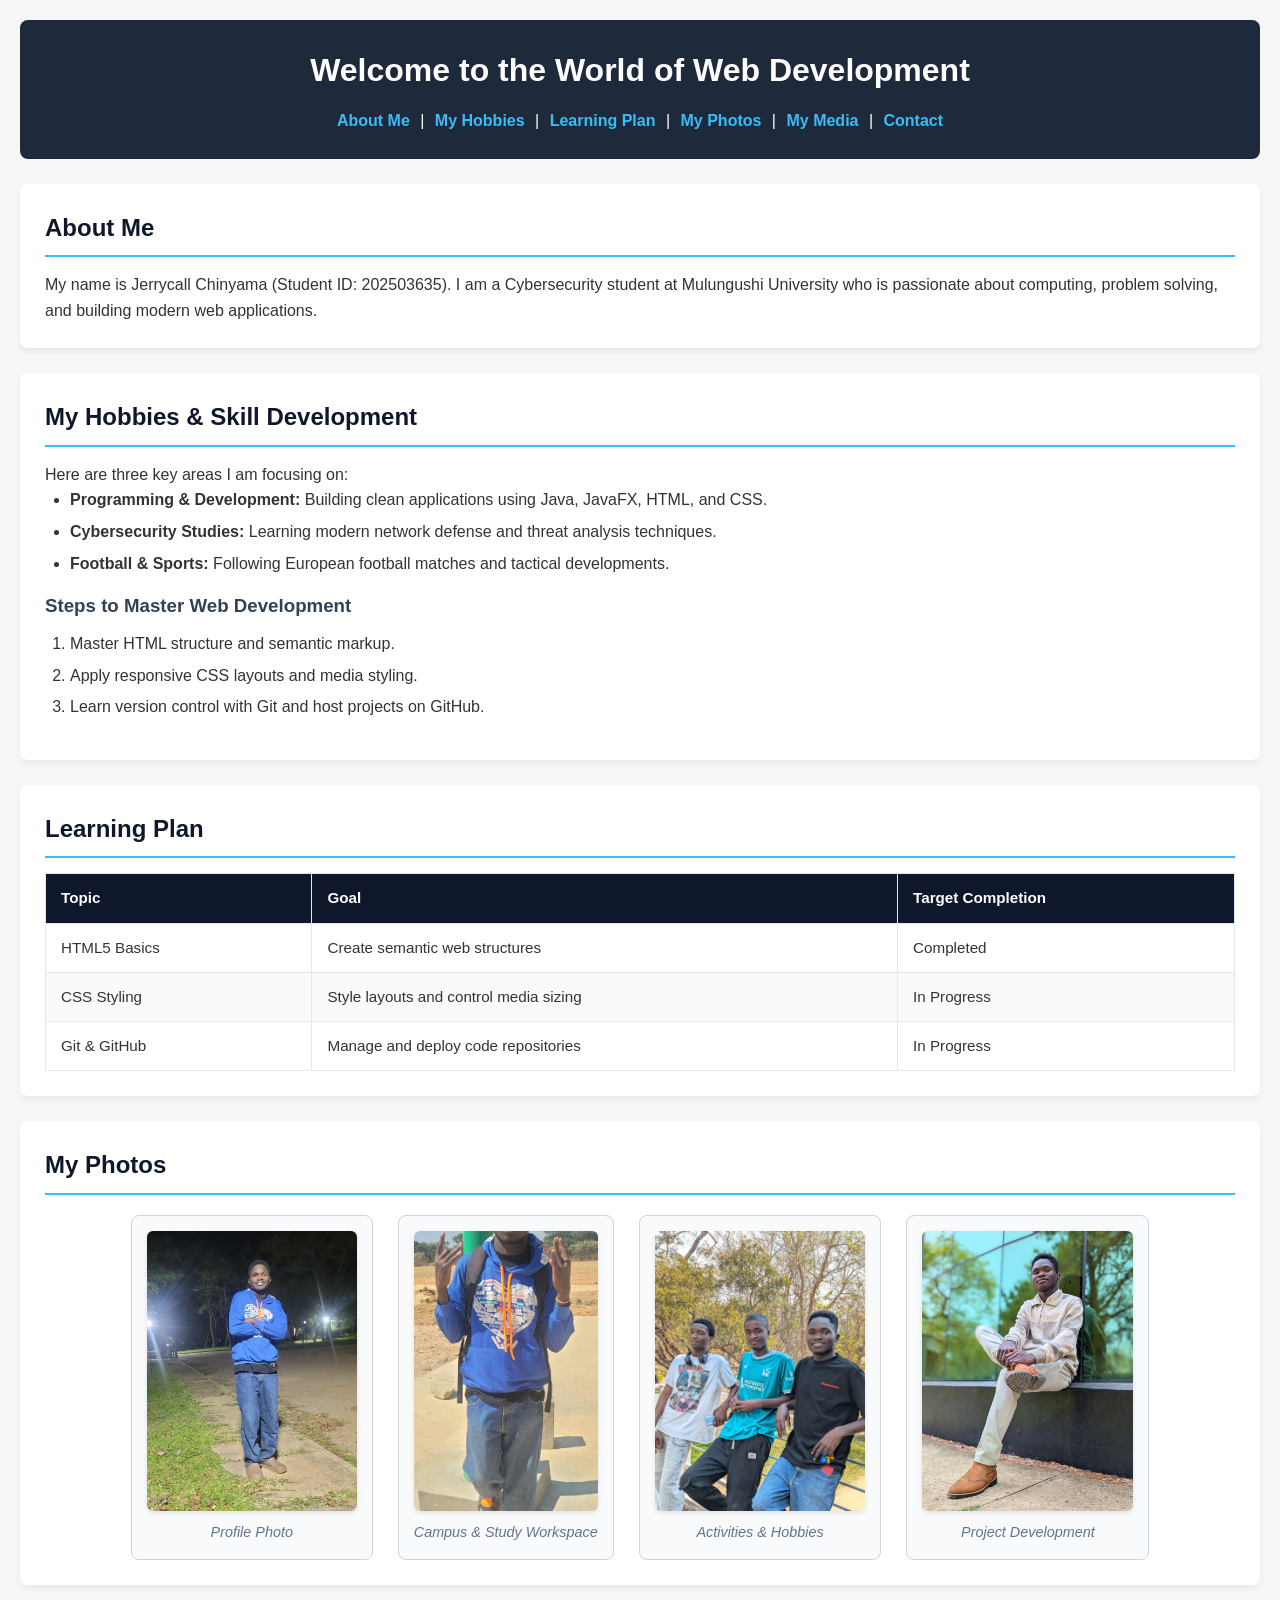
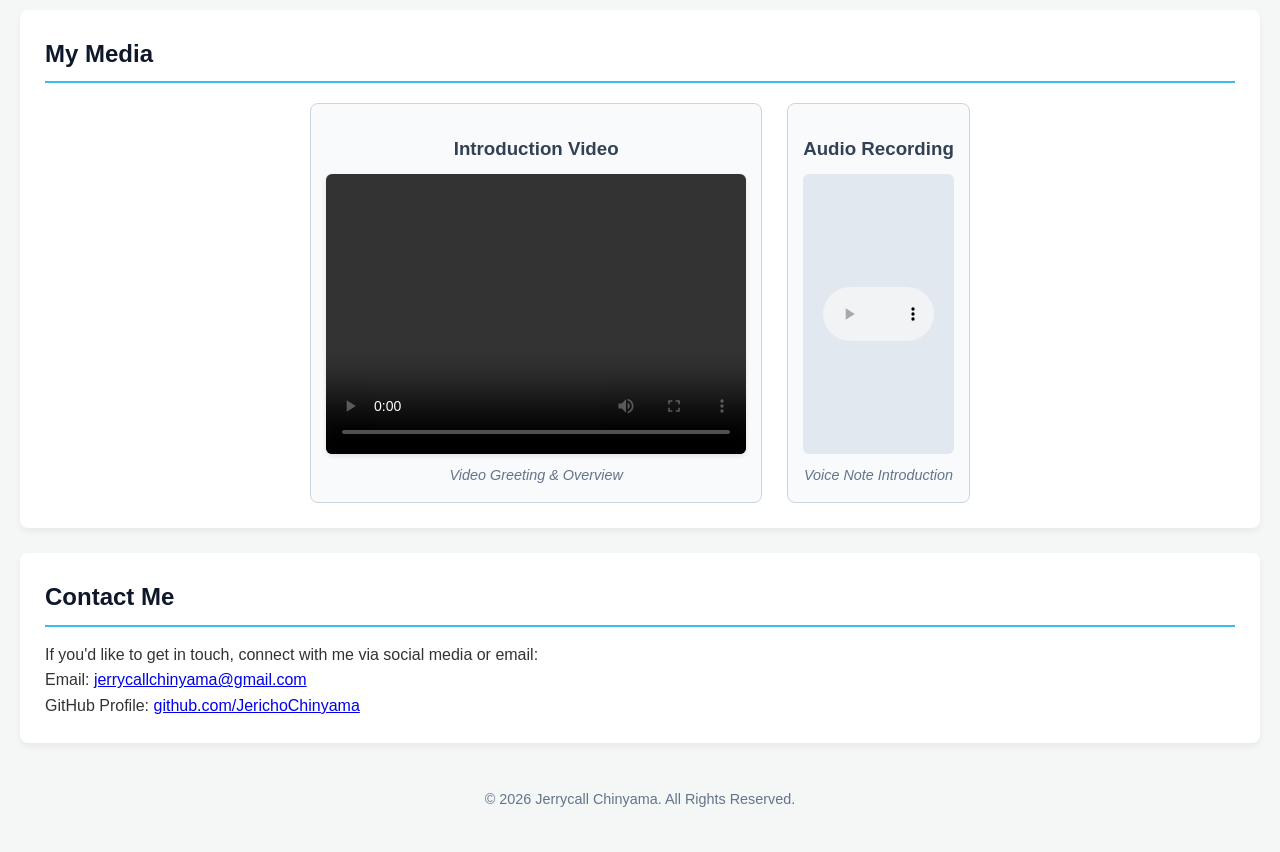
==== index.html @ fe8a509e "Update video file and update media links" ====
<!DOCTYPE html>
<html lang="en">
<head>
    <meta charset="UTF-8">
    <meta name="viewport" content="width=device-width, initial-scale=1.0">
    <title>Jerrycall Chinyama - Personal Webpage</title>
    <link rel="stylesheet" href="css/styles.css">
</head>
<body>

    <header>
        <h1>Welcome to the World of Web Development</h1>
        <nav>
            <a href="#about">About Me</a> |
            <a href="#hobbies">My Hobbies</a> |
            <a href="#learning">Learning Plan</a> |
            <a href="#photos">My Photos</a> |
            <a href="#media">My Media</a> |
            <a href="#contact">Contact</a>
        </nav>
    </header>

    <main>
        <!-- Section 1: About Me -->
        <section id="about" class="content-section">
            <h2>About Me</h2>
            <p>
                My name is Jerrycall Chinyama (Student ID: 202503635). I am a Cybersecurity student at Mulungushi University who is passionate about computing, problem solving, and building modern web applications.
            </p>
        </section>

        <!-- Section 2: Hobbies & Skill Steps -->
        <section id="hobbies" class="content-section">
            <h2>My Hobbies & Skill Development</h2>
            <p>Here are three key areas I am focusing on:</p>
            <ul>
                <li><strong>Programming & Development:</strong> Building clean applications using Java, JavaFX, HTML, and CSS.</li>
                <li><strong>Cybersecurity Studies:</strong> Learning modern network defense and threat analysis techniques.</li>
                <li><strong>Football & Sports:</strong> Following European football matches and tactical developments.</li>
            </ul>

            <h3>Steps to Master Web Development</h3>
            <ol>
                <li>Master HTML structure and semantic markup.</li>
                <li>Apply responsive CSS layouts and media styling.</li>
                <li>Learn version control with Git and host projects on GitHub.</li>
            </ol>
        </section>

        <!-- Section 3: Learning Plan Table -->
        <section id="learning" class="content-section">
            <h2>Learning Plan</h2>
            <table class="styled-table">
                <thead>
                    <tr>
                        <th>Topic</th>
                        <th>Goal</th>
                        <th>Target Completion</th>
                    </tr>
                </thead>
                <tbody>
                    <tr>
                        <td>HTML5 Basics</td>
                        <td>Create semantic web structures</td>
                        <td>Completed</td>
                    </tr>
                    <tr>
                        <td>CSS Styling</td>
                        <td>Style layouts and control media sizing</td>
                        <td>In Progress</td>
                    </tr>
                    <tr>
                        <td>Git & GitHub</td>
                        <td>Manage and deploy code repositories</td>
                        <td>In Progress</td>
                    </tr>
                </tbody>
            </table>
        </section>
        <!-- Section 4: My Photos -->
        <section id="photos" class="content-section">
            <h2>My Photos</h2>
            <div class="media-container">
                <div class="media-card">
                    <img src="images/photo1.jpg" alt="Jerrycall Chinyama Photo 1">
                    <p class="media-caption">Profile Photo</p>
                </div>
                <div class="media-card">
                    <img src="images/photo2.jpg" alt="Jerrycall Chinyama Photo 2">
                    <p class="media-caption">Campus & Study Workspace</p>
                </div>
                <div class="media-card">
                    <img src="images/photo3.jpg" alt="Jerrycall Chinyama Photo 3">
                    <p class="media-caption">Activities & Hobbies</p>
                </div>
                <div class="media-card">
                    <img src="images/photo4.jpg" alt="Jerrycall Chinyama Photo 4">
                    <p class="media-caption">Project Development</p>
                </div>
        </section>

        <!-- Section 5: My Media (Audio & Video) -->
        <section id="media" class="content-section">
            <h2>My Media</h2>
            
            <div class="media-container">
                <div class="media-card">
                    <h3>Introduction Video</h3>
                    <video controls>
                        <source src="videos/intro.mp4" type="video/mp4">
                        Your browser does not support the video tag.
                    </video>
                    <p class="media-caption">Video Greeting & Overview</p>
                </div>

                <div class="media-card">
                    <h3>Audio Recording</h3>
                    <div class="audio-wrapper">
                        <audio controls>
                            <source src="videos/voice.mp3" type="audio/mpeg">
                            Your browser does not support the audio element.
                        </audio>
                    </div>
                    <p class="media-caption">Voice Note Introduction</p>
                </div>
            </div>
        </section>

        <!-- Section 6: Contact Information -->
        <section id="contact" class="content-section">
            <h2>Contact Me</h2>
            <p>If you'd like to get in touch, connect with me via social media or email:</p>
            <p>
                Email: <a href="mailto:jerrycallchinyama@gmail.com">jerrycallchinyama@gmail.com</a><br>
                GitHub Profile: <a href="https://github.com/JerichoChinyama" target="_blank">github.com/JerichoChinyama</a>
            </p>
        </section>
    </main>

    <footer>
        <p>&copy; 2026 Jerrycall Chinyama. All Rights Reserved.</p>
    </footer>

</body>
</html>
---- css/styles.css ----
/* General Page Reset & Base Styling */
* {
    box-sizing: border-box;
    margin: 0;
    padding: 0;
}

body {
    font-family: 'Segoe UI', Tahoma, Geneva, Verdana, sans-serif;
    line-height: 1.6;
    color: #333333;
    background-color: #f4f7f6;
    padding: 20px;
}

/* Header & Navigation */
header {
    background-color: #1e293b;
    color: #ffffff;
    text-align: center;
    padding: 25px 15px;
    border-radius: 8px;
    margin-bottom: 25px;
}

header h1 {
    font-size: 2rem;
    margin-bottom: 12px;
}

nav a {
    color: #38bdf8;
    text-decoration: none;
    font-weight: 600;
    margin: 0 6px;
    transition: color 0.2s ease-in-out;
}

nav a:hover {
    color: #f1f5f9;
    text-decoration: underline;
}

/* Content Sections */
.content-section {
    background: #ffffff;
    padding: 25px;
    margin-bottom: 25px;
    border-radius: 8px;
    box-shadow: 0 4px 6px rgba(0, 0, 0, 0.05);
}

.content-section h2 {
    color: #0f172a;
    border-bottom: 2px solid #38bdf8;
    padding-bottom: 8px;
    margin-bottom: 15px;
}

.content-section h3 {
    margin-top: 15px;
    margin-bottom: 10px;
    color: #334155;
}

/* Lists Styling */
ul, ol {
    margin-left: 25px;
    margin-bottom: 15px;
}

li {
    margin-bottom: 6px;
}

/* Learning Plan Table */
.styled-table {
    width: 100%;
    border-collapse: collapse;
    margin-top: 15px;
    font-size: 0.95rem;
}

.styled-table th, 
.styled-table td {
    padding: 12px 15px;
    border: 1px solid #e2e8f0;
    text-align: left;
}

.styled-table th {
    background-color: #0f172a;
    color: #ffffff;
    font-weight: 600;
}

.styled-table tr:nth-child(even) {
    background-color: #f8fafc;
}

/* =================================================== */
/* MEDIA CONTAINER & EXACT IMAGE/VIDEO EQUAL SIZING    */
/* =================================================== */

.media-container {
    display: flex;
    flex-wrap: wrap;
    gap: 25px;
    justify-content: center;
    align-items: flex-start;
    margin-top: 20px;
}

.media-card {
    background: #f8fafc;
    border: 1px solid #cbd5e1;
    border-radius: 8px;
    padding: 15px;
    text-align: center;
    display: flex;
    flex-direction: column;
    align-items: center;
}

/* CRITICAL: Image & Video Identical Size Rules */
.media-card img,
.media-card video {
    width: 100%;
    max-width: 420px;        /* Fixed maximum width */
    height: 280px;           /* Fixed height for exact equal size */
    object-fit: cover;       /* Prevents stretching/distortion */
    border-radius: 6px;
    box-shadow: 0 2px 5px rgba(0, 0, 0, 0.1);
}

.media-caption {
    margin-top: 10px;
    font-size: 0.9rem;
    color: #64748b;
    font-style: italic;
}

/* Audio Player Container Alignment */
.audio-wrapper {
    width: 100%;
    max-width: 420px;
    height: 280px;
    display: flex;
    align-items: center;
    justify-content: center;
    background: #e2e8f0;
    border-radius: 6px;
    padding: 20px;
}

audio {
    width: 100%;
}

/* Footer */
footer {
    text-align: center;
    padding: 20px;
    color: #64748b;
    font-size: 0.9rem;
}
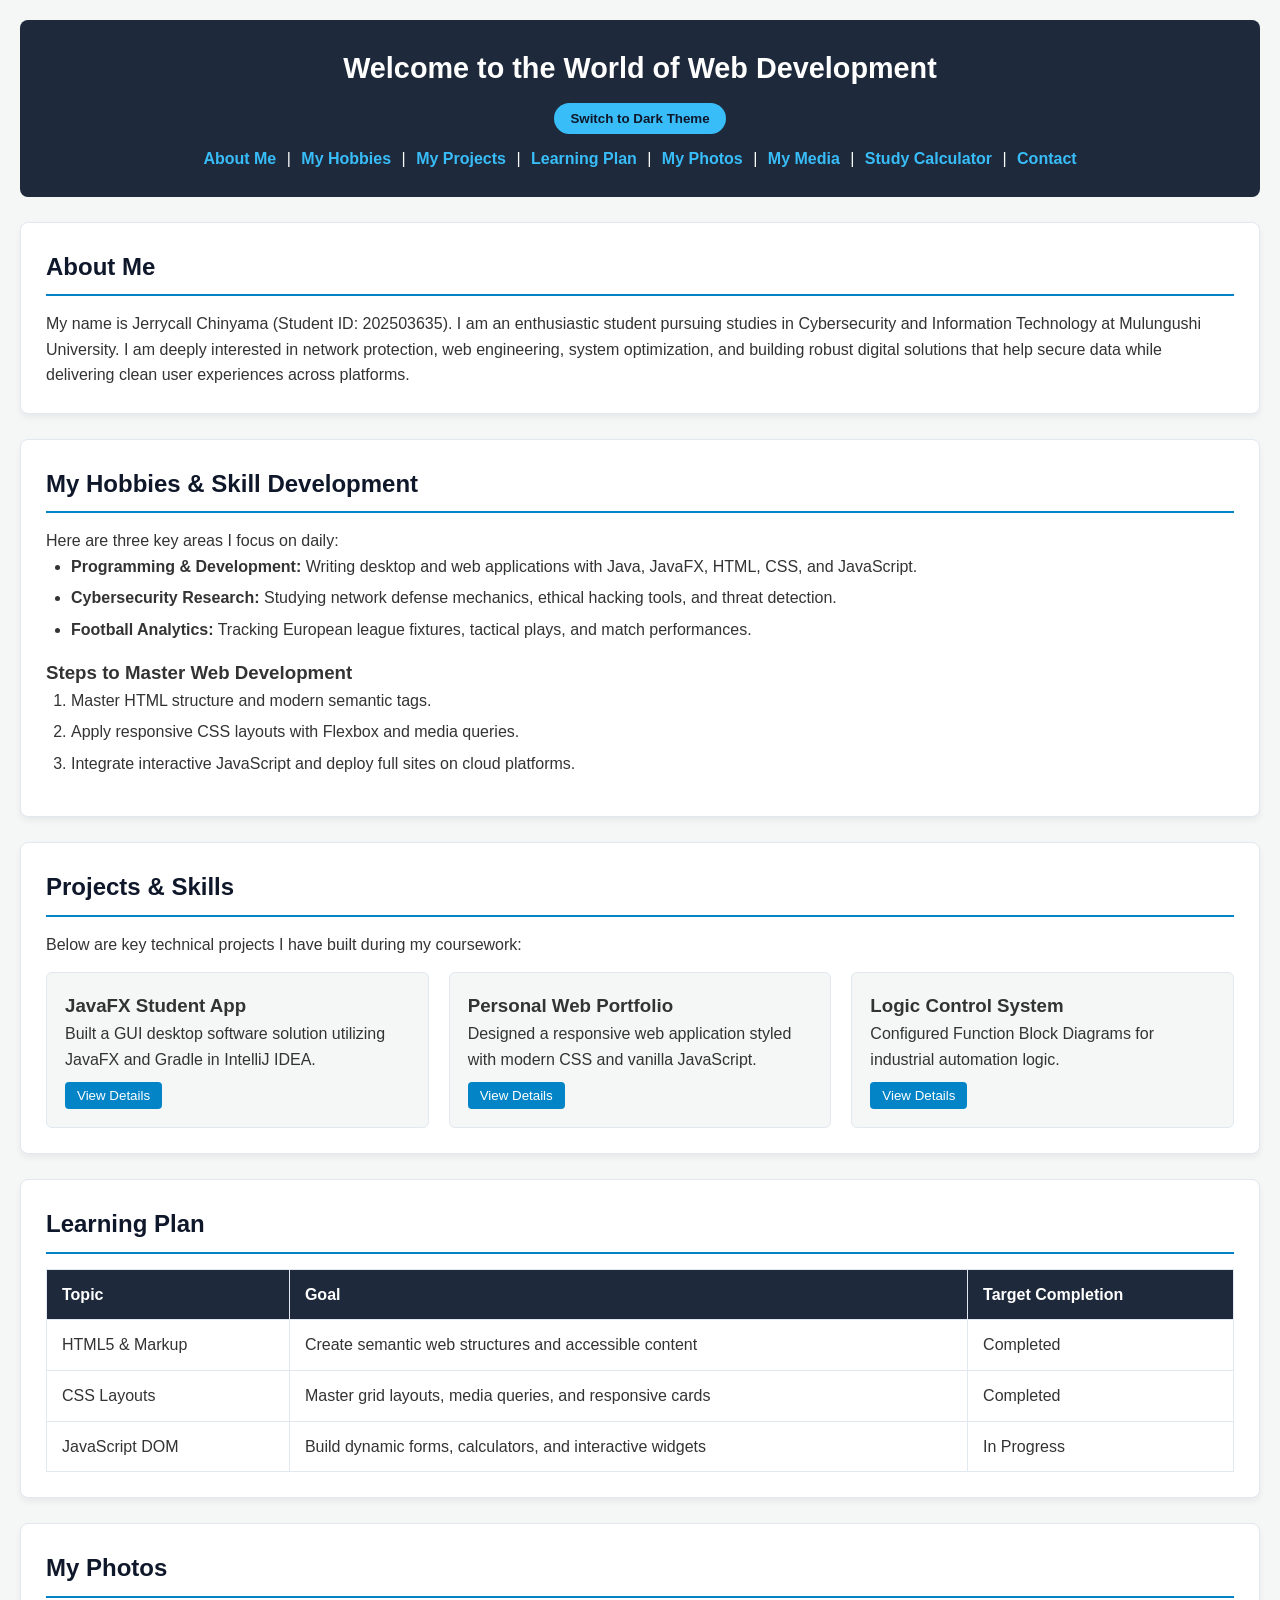
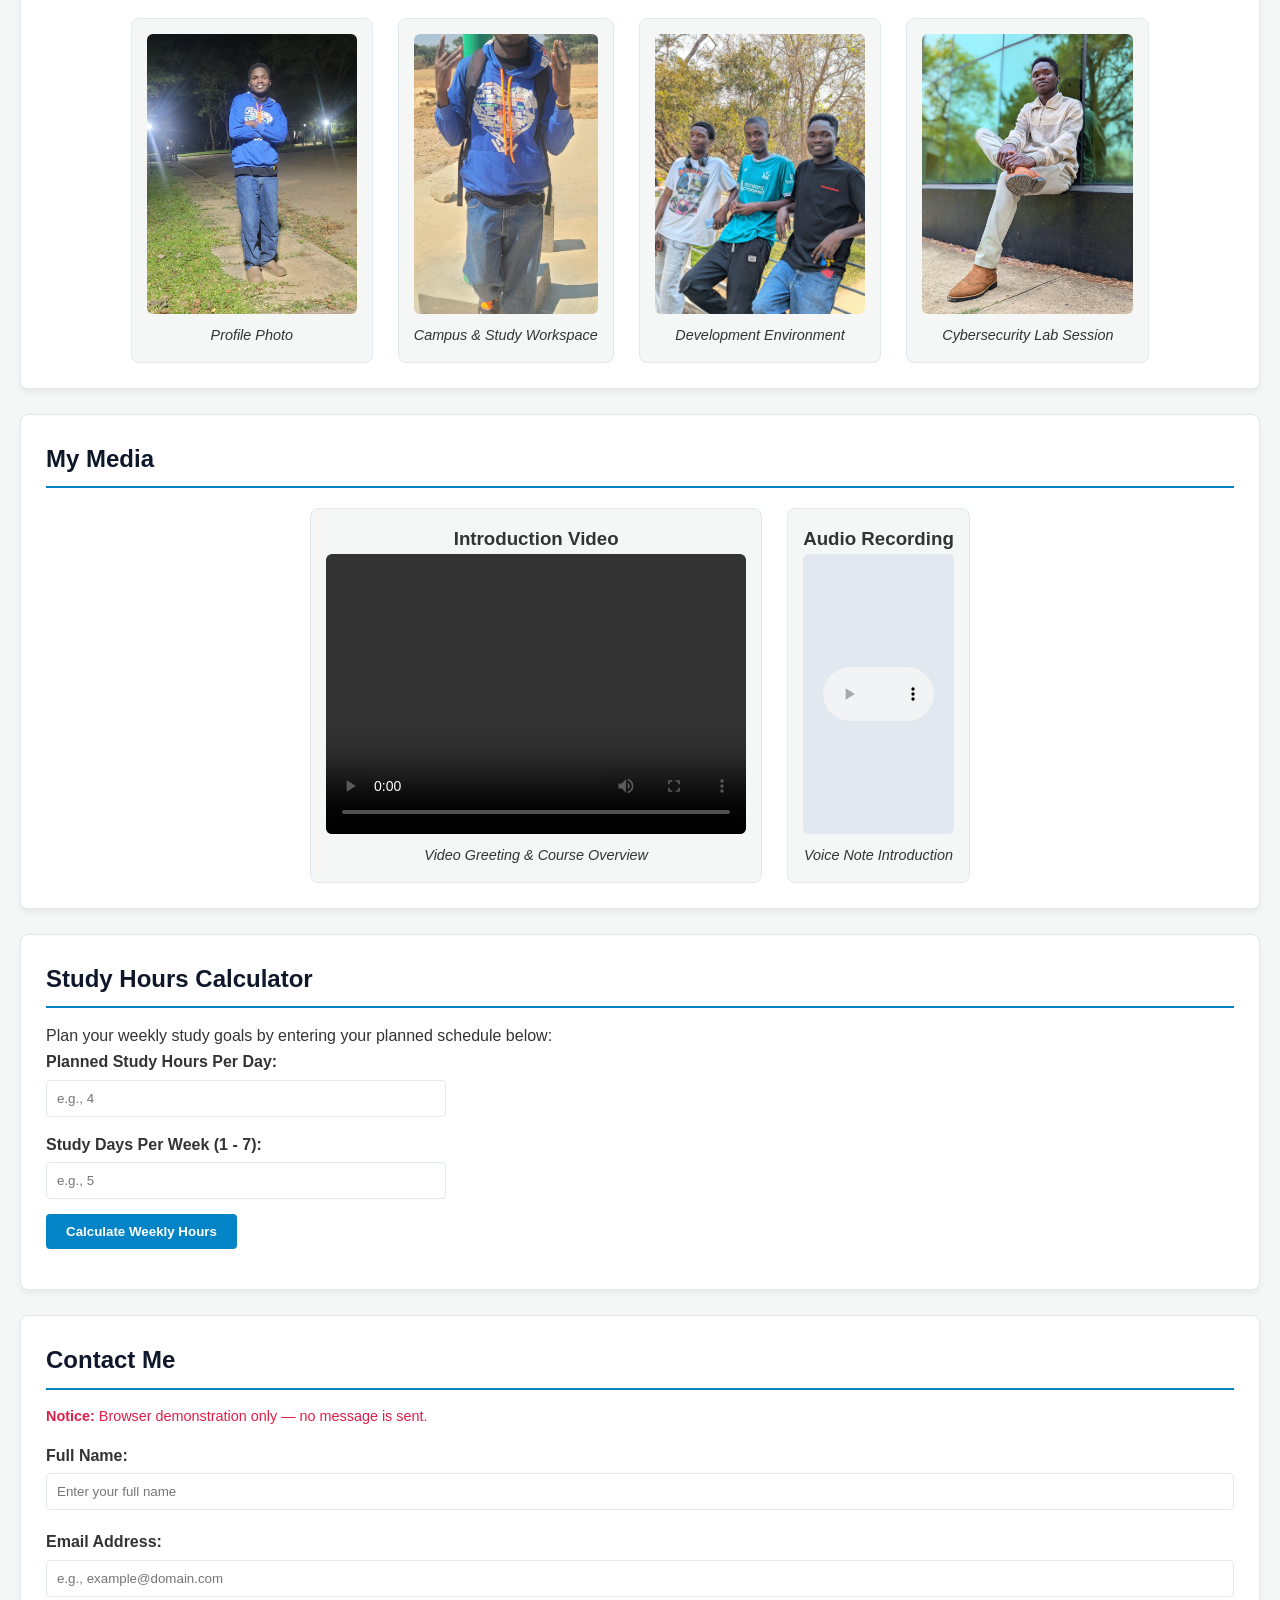
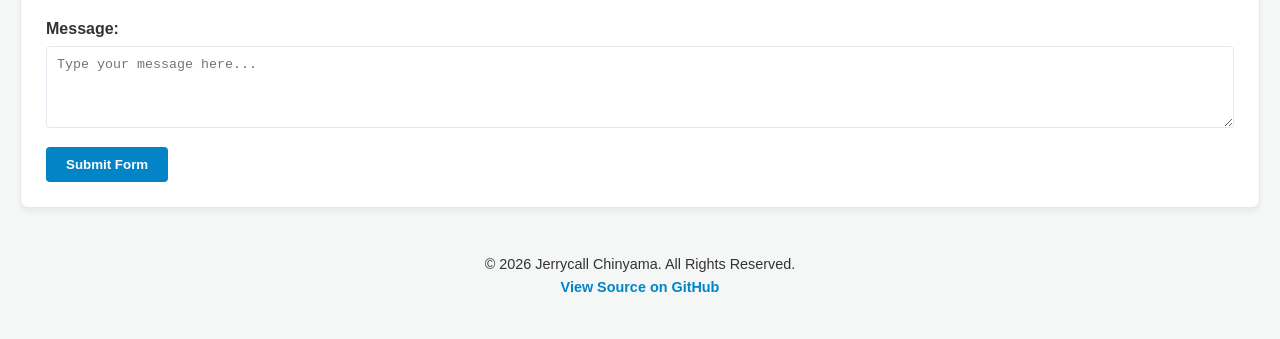
==== commit d6302d43: "Implement Activity 3 interactive JS features and projects" ====
--- a/index.html
+++ b/index.html
@@ -5,17 +5,21 @@
     <meta name="viewport" content="width=device-width, initial-scale=1.0">
     <title>Jerrycall Chinyama - Personal Webpage</title>
     <link rel="stylesheet" href="css/styles.css">
+    <script src="js/script.js" defer></script>
 </head>
 <body>
 
     <header>
         <h1>Welcome to the World of Web Development</h1>
+        <button id="theme-toggle-btn" class="theme-btn">Switch to Dark Theme</button>
         <nav>
             <a href="#about">About Me</a> |
             <a href="#hobbies">My Hobbies</a> |
+            <a href="#projects">My Projects</a> |
             <a href="#learning">Learning Plan</a> |
             <a href="#photos">My Photos</a> |
             <a href="#media">My Media</a> |
+            <a href="#calculator">Study Calculator</a> |
             <a href="#contact">Contact</a>
         </nav>
     </header>
@@ -25,29 +29,64 @@
         <section id="about" class="content-section">
             <h2>About Me</h2>
             <p>
-                My name is Jerrycall Chinyama (Student ID: 202503635). I am a Cybersecurity student at Mulungushi University who is passionate about computing, problem solving, and building modern web applications.
+                My name is Jerrycall Chinyama (Student ID: 202503635). I am an enthusiastic student pursuing studies in Cybersecurity and Information Technology at Mulungushi University. I am deeply interested in network protection, web engineering, system optimization, and building robust digital solutions that help secure data while delivering clean user experiences across platforms.
             </p>
         </section>
 
         <!-- Section 2: Hobbies & Skill Steps -->
         <section id="hobbies" class="content-section">
             <h2>My Hobbies & Skill Development</h2>
-            <p>Here are three key areas I am focusing on:</p>
+            <p>Here are three key areas I focus on daily:</p>
             <ul>
-                <li><strong>Programming & Development:</strong> Building clean applications using Java, JavaFX, HTML, and CSS.</li>
-                <li><strong>Cybersecurity Studies:</strong> Learning modern network defense and threat analysis techniques.</li>
-                <li><strong>Football & Sports:</strong> Following European football matches and tactical developments.</li>
+                <li><strong>Programming & Development:</strong> Writing desktop and web applications with Java, JavaFX, HTML, CSS, and JavaScript.</li>
+                <li><strong>Cybersecurity Research:</strong> Studying network defense mechanics, ethical hacking tools, and threat detection.</li>
+                <li><strong>Football Analytics:</strong> Tracking European league fixtures, tactical plays, and match performances.</li>
             </ul>
 
             <h3>Steps to Master Web Development</h3>
             <ol>
-                <li>Master HTML structure and semantic markup.</li>
-                <li>Apply responsive CSS layouts and media styling.</li>
-                <li>Learn version control with Git and host projects on GitHub.</li>
+                <li>Master HTML structure and modern semantic tags.</li>
+                <li>Apply responsive CSS layouts with Flexbox and media queries.</li>
+                <li>Integrate interactive JavaScript and deploy full sites on cloud platforms.</li>
             </ol>
         </section>
 
-        <!-- Section 3: Learning Plan Table -->
+        <!-- Section 3: Projects & Skills (Required for Activity 3) -->
+        <section id="projects" class="content-section">
+            <h2>Projects & Skills</h2>
+            <p>Below are key technical projects I have built during my coursework:</p>
+            
+            <div class="projects-grid">
+                <div class="project-card">
+                    <h3>JavaFX Student App</h3>
+                    <p>Built a GUI desktop software solution utilizing JavaFX and Gradle in IntelliJ IDEA.</p>
+                    <button class="expand-btn">View Details</button>
+                    <div class="details-content hidden">
+                        <p>This project uses Object-Oriented Programming (OOP) concepts to manage local application states and streamline data workflows.</p>
+                    </div>
+                </div>
+
+                <div class="project-card">
+                    <h3>Personal Web Portfolio</h3>
+                    <p>Designed a responsive web application styled with modern CSS and vanilla JavaScript.</p>
+                    <button class="expand-btn">View Details</button>
+                    <div class="details-content hidden">
+                        <p>Incorporates Flexbox, responsive breakpoints, custom theme controls, form validation, and static hosting via Render.</p>
+                    </div>
+                </div>
+
+                <div class="project-card">
+                    <h3>Logic Control System</h3>
+                    <p>Configured Function Block Diagrams for industrial automation logic.</p>
+                    <button class="expand-btn">View Details</button>
+                    <div class="details-content hidden">
+                        <p>Designed using Schneider Electric Zelio Soft 2 to simulate controlled hardware routines and light bulb automation logic.</p>
+                    </div>
+                </div>
+            </div>
+        </section>
+
+        <!-- Section 4: Learning Plan Table -->
         <section id="learning" class="content-section">
             <h2>Learning Plan</h2>
             <table class="styled-table">
@@ -60,46 +99,48 @@
                 </thead>
                 <tbody>
                     <tr>
-                        <td>HTML5 Basics</td>
-                        <td>Create semantic web structures</td>
+                        <td>HTML5 & Markup</td>
+                        <td>Create semantic web structures and accessible content</td>
                         <td>Completed</td>
                     </tr>
                     <tr>
-                        <td>CSS Styling</td>
-                        <td>Style layouts and control media sizing</td>
-                        <td>In Progress</td>
-                    </tr>
-                    <tr>
-                        <td>Git & GitHub</td>
-                        <td>Manage and deploy code repositories</td>
+                        <td>CSS Layouts</td>
+                        <td>Master grid layouts, media queries, and responsive cards</td>
+                        <td>Completed</td>
+                    </tr>
+                    <tr>
+                        <td>JavaScript DOM</td>
+                        <td>Build dynamic forms, calculators, and interactive widgets</td>
                         <td>In Progress</td>
                     </tr>
                 </tbody>
             </table>
         </section>
-        <!-- Section 4: My Photos -->
+
+        <!-- Section 5: My Photos -->
         <section id="photos" class="content-section">
             <h2>My Photos</h2>
             <div class="media-container">
                 <div class="media-card">
-                    <img src="images/photo1.jpg" alt="Jerrycall Chinyama Photo 1">
+                    <img src="images/photo1.jpg" alt="Jerrycall Chinyama Profile Photo">
                     <p class="media-caption">Profile Photo</p>
                 </div>
                 <div class="media-card">
-                    <img src="images/photo2.jpg" alt="Jerrycall Chinyama Photo 2">
+                    <img src="images/photo2.jpg" alt="Study Workspace at Campus">
                     <p class="media-caption">Campus & Study Workspace</p>
                 </div>
                 <div class="media-card">
-                    <img src="images/photo3.jpg" alt="Jerrycall Chinyama Photo 3">
-                    <p class="media-caption">Activities & Hobbies</p>
-                </div>
-                <div class="media-card">
-                    <img src="images/photo4.jpg" alt="Jerrycall Chinyama Photo 4">
-                    <p class="media-caption">Project Development</p>
-                </div>
-        </section>
-
-        <!-- Section 5: My Media (Audio & Video) -->
+                    <img src="images/photo3.jpg" alt="Web Development Project Setup">
+                    <p class="media-caption">Development Environment</p>
+                </div>
+                <div class="media-card">
+                    <img src="images/photo4.jpg" alt="Cybersecurity Lab Environment">
+                    <p class="media-caption">Cybersecurity Lab Session</p>
+                </div>
+            </div>
+        </section>
+
+        <!-- Section 6: My Media -->
         <section id="media" class="content-section">
             <h2>My Media</h2>
             
@@ -110,7 +151,7 @@
                         <source src="videos/intro.mp4" type="video/mp4">
                         Your browser does not support the video tag.
                     </video>
-                    <p class="media-caption">Video Greeting & Overview</p>
+                    <p class="media-caption">Video Greeting & Course Overview</p>
                 </div>
 
                 <div class="media-card">
@@ -126,19 +167,58 @@
             </div>
         </section>
 
-        <!-- Section 6: Contact Information -->
+        <!-- Section 7: Study Hours Calculator (Interactive Feature) -->
+        <section id="calculator" class="content-section">
+            <h2>Study Hours Calculator</h2>
+            <p>Plan your weekly study goals by entering your planned schedule below:</p>
+            <div class="calc-box">
+                <div class="form-group">
+                    <label for="hours-per-day">Planned Study Hours Per Day:</label>
+                    <input type="number" id="hours-per-day" placeholder="e.g., 4" min="1" max="24">
+                </div>
+                <div class="form-group">
+                    <label for="days-per-week">Study Days Per Week (1 - 7):</label>
+                    <input type="number" id="days-per-week" placeholder="e.g., 5" min="1" max="7">
+                </div>
+                <button id="calc-btn" class="action-btn">Calculate Weekly Hours</button>
+                <div id="calc-result" class="calc-output"></div>
+            </div>
+        </section>
+
+        <!-- Section 8: Contact Form (Compulsory Feature) -->
         <section id="contact" class="content-section">
             <h2>Contact Me</h2>
-            <p>If you'd like to get in touch, connect with me via social media or email:</p>
-            <p>
-                Email: <a href="mailto:jerrycallchinyama@gmail.com">jerrycallchinyama@gmail.com</a><br>
-                GitHub Profile: <a href="https://github.com/JerichoChinyama" target="_blank">github.com/JerichoChinyama</a>
-            </p>
+            <p class="demo-notice"><strong>Notice:</strong> Browser demonstration only — no message is sent.</p>
+            
+            <form id="contact-form" novalidate>
+                <div class="form-group">
+                    <label for="user-name">Full Name:</label>
+                    <input type="text" id="user-name" name="userName" placeholder="Enter your full name">
+                    <span class="error-msg" id="name-error"></span>
+                </div>
+
+                <div class="form-group">
+                    <label for="user-email">Email Address:</label>
+                    <input type="email" id="user-email" name="userEmail" placeholder="e.g., example@domain.com">
+                    <span class="error-msg" id="email-error"></span>
+                </div>
+
+                <div class="form-group">
+                    <label for="user-message">Message:</label>
+                    <textarea id="user-message" name="userMessage" rows="4" placeholder="Type your message here..."></textarea>
+                    <span class="error-msg" id="message-error"></span>
+                </div>
+
+                <button type="submit" class="action-btn">Submit Form</button>
+            </form>
+
+            <div id="form-summary" class="summary-card hidden"></div>
         </section>
     </main>
 
     <footer>
         <p>&copy; 2026 Jerrycall Chinyama. All Rights Reserved.</p>
+        <p><a href="https://github.com/JerichoChinyama/myweb" target="_blank" class="footer-link">View Source on GitHub</a></p>
     </footer>
 
 </body>
--- a/css/styles.css
+++ b/css/styles.css
@@ -1,4 +1,32 @@
-/* General Page Reset & Base Styling */
+/* CSS Variables for Light / Dark Themes */
+:root {
+    --bg-color: #f4f7f6;
+    --card-bg: #ffffff;
+    --text-color: #333333;
+    --heading-color: #0f172a;
+    --header-bg: #1e293b;
+    --header-text: #ffffff;
+    --nav-link: #38bdf8;
+    --border-color: #e2e8f0;
+    --accent-color: #0284c7;
+    --accent-hover: #0369a1;
+}
+
+/* Dark Theme Variant */
+body.dark-theme {
+    --bg-color: #0f172a;
+    --card-bg: #1e293b;
+    --text-color: #f1f5f9;
+    --heading-color: #38bdf8;
+    --header-bg: #0284c7;
+    --header-text: #ffffff;
+    --nav-link: #bae6fd;
+    --border-color: #334155;
+    --accent-color: #38bdf8;
+    --accent-hover: #7dd3fc;
+}
+
+/* Global Reset */
 * {
     box-sizing: border-box;
     margin: 0;
@@ -8,15 +36,16 @@
 body {
     font-family: 'Segoe UI', Tahoma, Geneva, Verdana, sans-serif;
     line-height: 1.6;
-    color: #333333;
-    background-color: #f4f7f6;
+    background-color: var(--bg-color);
+    color: var(--text-color);
     padding: 20px;
-}
-
-/* Header & Navigation */
+    transition: background-color 0.3s ease, color 0.3s ease;
+}
+
+/* Header & Nav */
 header {
-    background-color: #1e293b;
-    color: #ffffff;
+    background-color: var(--header-bg);
+    color: var(--header-text);
     text-align: center;
     padding: 25px 15px;
     border-radius: 8px;
@@ -24,12 +53,12 @@
 }
 
 header h1 {
-    font-size: 2rem;
+    font-size: 1.8rem;
     margin-bottom: 12px;
 }
 
 nav a {
-    color: #38bdf8;
+    color: var(--nav-link);
     text-decoration: none;
     font-weight: 600;
     margin: 0 6px;
@@ -37,33 +66,37 @@
 }
 
 nav a:hover {
-    color: #f1f5f9;
     text-decoration: underline;
+}
+
+.theme-btn {
+    background: var(--nav-link);
+    color: #0f172a;
+    border: none;
+    padding: 8px 16px;
+    font-weight: bold;
+    border-radius: 20px;
+    cursor: pointer;
+    margin-bottom: 12px;
 }
 
 /* Content Sections */
 .content-section {
-    background: #ffffff;
+    background: var(--card-bg);
     padding: 25px;
     margin-bottom: 25px;
     border-radius: 8px;
     box-shadow: 0 4px 6px rgba(0, 0, 0, 0.05);
+    border: 1px solid var(--border-color);
 }
 
 .content-section h2 {
-    color: #0f172a;
-    border-bottom: 2px solid #38bdf8;
+    color: var(--heading-color);
+    border-bottom: 2px solid var(--accent-color);
     padding-bottom: 8px;
     margin-bottom: 15px;
 }
 
-.content-section h3 {
-    margin-top: 15px;
-    margin-bottom: 10px;
-    color: #334155;
-}
-
-/* Lists Styling */
 ul, ol {
     margin-left: 25px;
     margin-bottom: 15px;
@@ -73,47 +106,71 @@
     margin-bottom: 6px;
 }
 
-/* Learning Plan Table */
+/* Table Styling */
 .styled-table {
     width: 100%;
     border-collapse: collapse;
     margin-top: 15px;
-    font-size: 0.95rem;
-}
-
-.styled-table th, 
-.styled-table td {
+}
+
+.styled-table th, .styled-table td {
     padding: 12px 15px;
-    border: 1px solid #e2e8f0;
+    border: 1px solid var(--border-color);
     text-align: left;
 }
 
 .styled-table th {
-    background-color: #0f172a;
+    background-color: var(--header-bg);
     color: #ffffff;
-    font-weight: 600;
-}
-
-.styled-table tr:nth-child(even) {
-    background-color: #f8fafc;
-}
-
-/* =================================================== */
-/* MEDIA CONTAINER & EXACT IMAGE/VIDEO EQUAL SIZING    */
-/* =================================================== */
-
+}
+
+/* Projects Grid */
+.projects-grid {
+    display: grid;
+    grid-template-columns: repeat(auto-fit, minmax(260px, 1fr));
+    gap: 20px;
+    margin-top: 15px;
+}
+
+.project-card {
+    background: var(--bg-color);
+    padding: 18px;
+    border-radius: 6px;
+    border: 1px solid var(--border-color);
+}
+
+.expand-btn {
+    margin-top: 10px;
+    padding: 6px 12px;
+    background-color: var(--accent-color);
+    color: #ffffff;
+    border: none;
+    border-radius: 4px;
+    cursor: pointer;
+}
+
+.details-content {
+    margin-top: 10px;
+    padding-top: 10px;
+    border-top: 1px dashed var(--border-color);
+}
+
+.hidden {
+    display: none;
+}
+
+/* Media Cards */
 .media-container {
     display: flex;
     flex-wrap: wrap;
     gap: 25px;
     justify-content: center;
-    align-items: flex-start;
     margin-top: 20px;
 }
 
 .media-card {
-    background: #f8fafc;
-    border: 1px solid #cbd5e1;
+    background: var(--bg-color);
+    border: 1px solid var(--border-color);
     border-radius: 8px;
     padding: 15px;
     text-align: center;
@@ -122,25 +179,21 @@
     align-items: center;
 }
 
-/* CRITICAL: Image & Video Identical Size Rules */
 .media-card img,
 .media-card video {
     width: 100%;
-    max-width: 420px;        /* Fixed maximum width */
-    height: 280px;           /* Fixed height for exact equal size */
-    object-fit: cover;       /* Prevents stretching/distortion */
+    max-width: 420px;
+    height: 280px;
+    object-fit: cover;
     border-radius: 6px;
-    box-shadow: 0 2px 5px rgba(0, 0, 0, 0.1);
 }
 
 .media-caption {
     margin-top: 10px;
     font-size: 0.9rem;
-    color: #64748b;
     font-style: italic;
 }
 
-/* Audio Player Container Alignment */
 .audio-wrapper {
     width: 100%;
     max-width: 420px;
@@ -148,19 +201,112 @@
     display: flex;
     align-items: center;
     justify-content: center;
-    background: #e2e8f0;
+    background: var(--border-color);
     border-radius: 6px;
     padding: 20px;
 }
 
 audio {
     width: 100%;
+}
+
+/* Forms & Calculator */
+.demo-notice {
+    font-size: 0.9rem;
+    color: #e11d48;
+    margin-bottom: 15px;
+}
+
+.form-group {
+    margin-bottom: 15px;
+    display: flex;
+    flex-direction: column;
+}
+
+.form-group label {
+    margin-bottom: 5px;
+    font-weight: 600;
+}
+
+.form-group input, 
+.form-group textarea {
+    padding: 10px;
+    border: 1px solid var(--border-color);
+    border-radius: 4px;
+    background: var(--card-bg);
+    color: var(--text-color);
+}
+
+.action-btn {
+    padding: 10px 20px;
+    background-color: var(--accent-color);
+    color: #ffffff;
+    border: none;
+    border-radius: 4px;
+    font-weight: bold;
+    cursor: pointer;
+}
+
+.action-btn:hover {
+    background-color: var(--accent-hover);
+}
+
+.error-msg {
+    color: #e11d48;
+    font-size: 0.85rem;
+    margin-top: 4px;
+}
+
+.summary-card {
+    margin-top: 20px;
+    padding: 15px;
+    background-color: #dcfce7;
+    color: #14532d;
+    border: 1px solid #86efac;
+    border-radius: 6px;
+}
+
+.calc-box {
+    max-width: 400px;
+}
+
+.calc-output {
+    margin-top: 15px;
+    font-weight: bold;
 }
 
 /* Footer */
 footer {
     text-align: center;
     padding: 20px;
-    color: #64748b;
     font-size: 0.9rem;
+}
+
+.footer-link {
+    color: var(--accent-color);
+    text-decoration: none;
+    font-weight: bold;
+}
+
+/* Mobile Responsiveness Query */
+@media (max-width: 768px) {
+    body {
+        padding: 10px;
+    }
+
+    header h1 {
+        font-size: 1.4rem;
+    }
+
+    nav {
+        display: flex;
+        flex-direction: column;
+        gap: 8px;
+    }
+
+    .media-card img,
+    .media-card video,
+    .audio-wrapper {
+        height: 200px;
+    }
 }
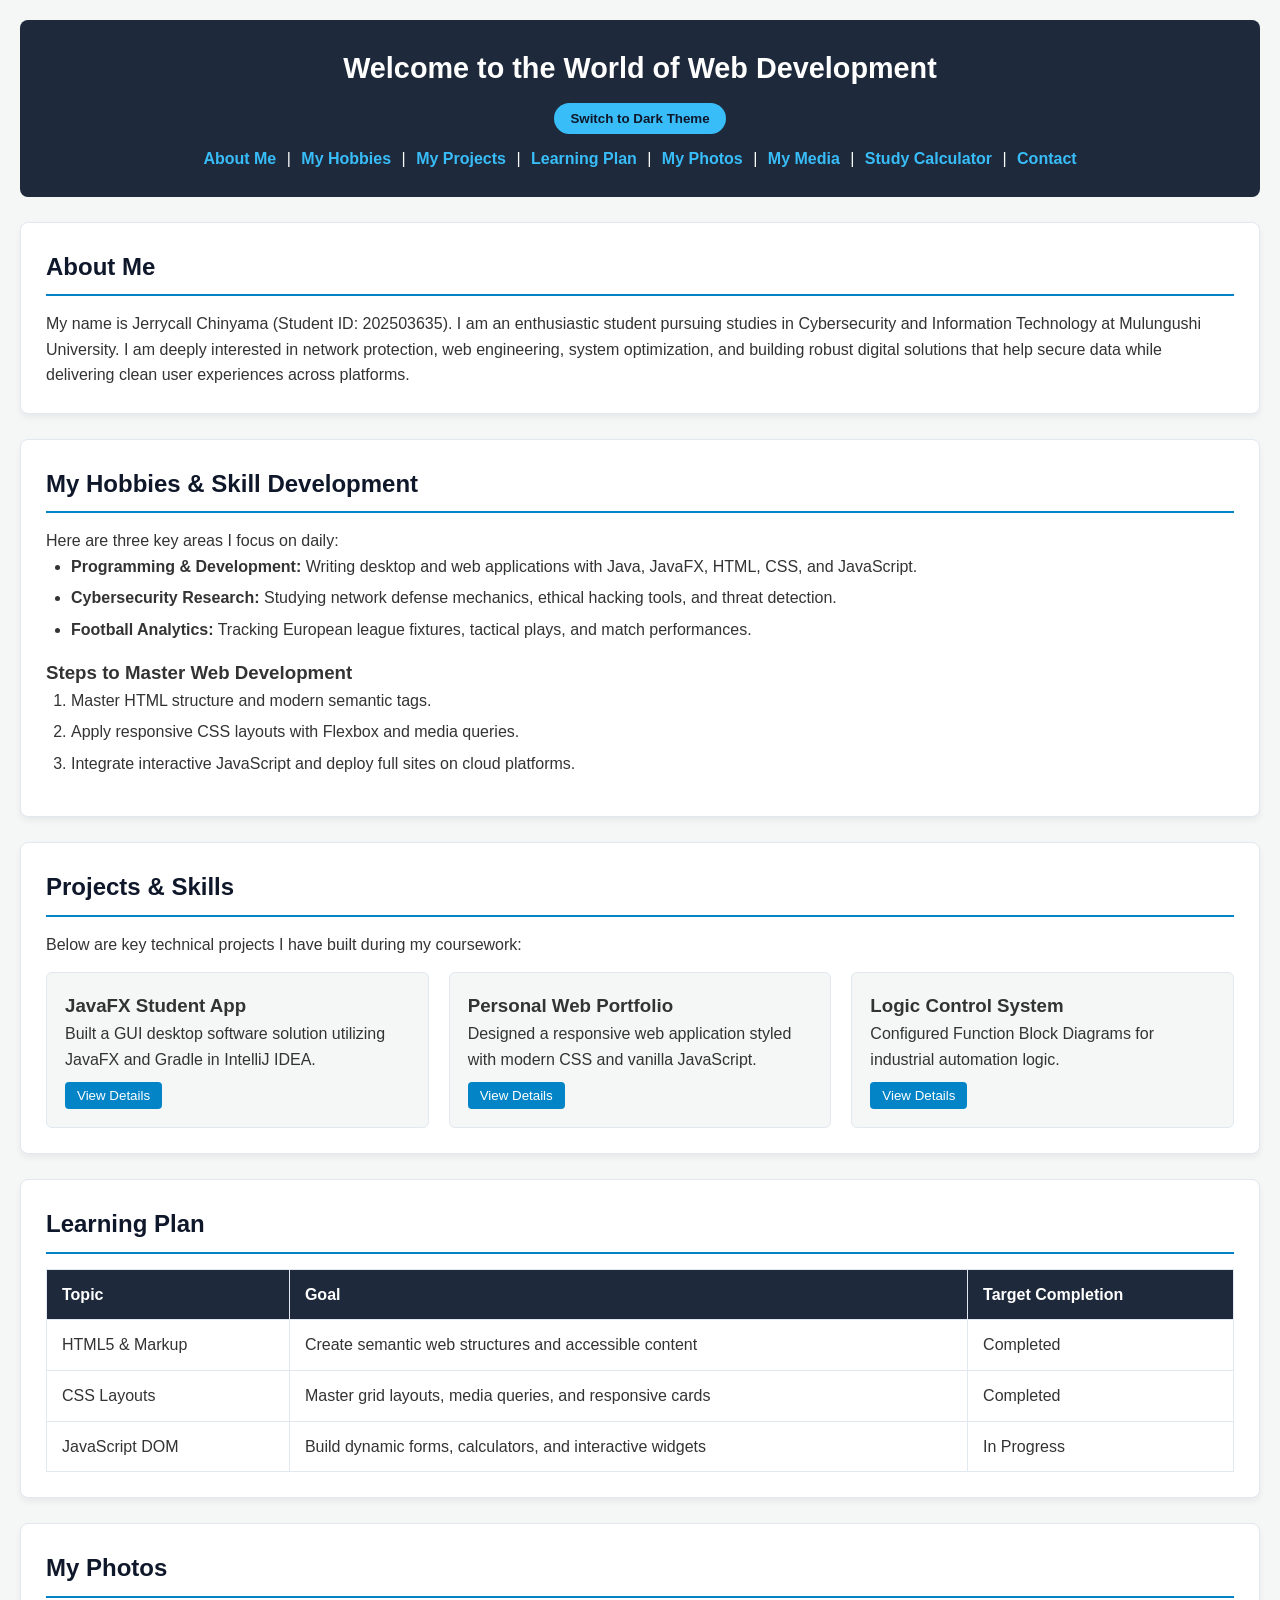
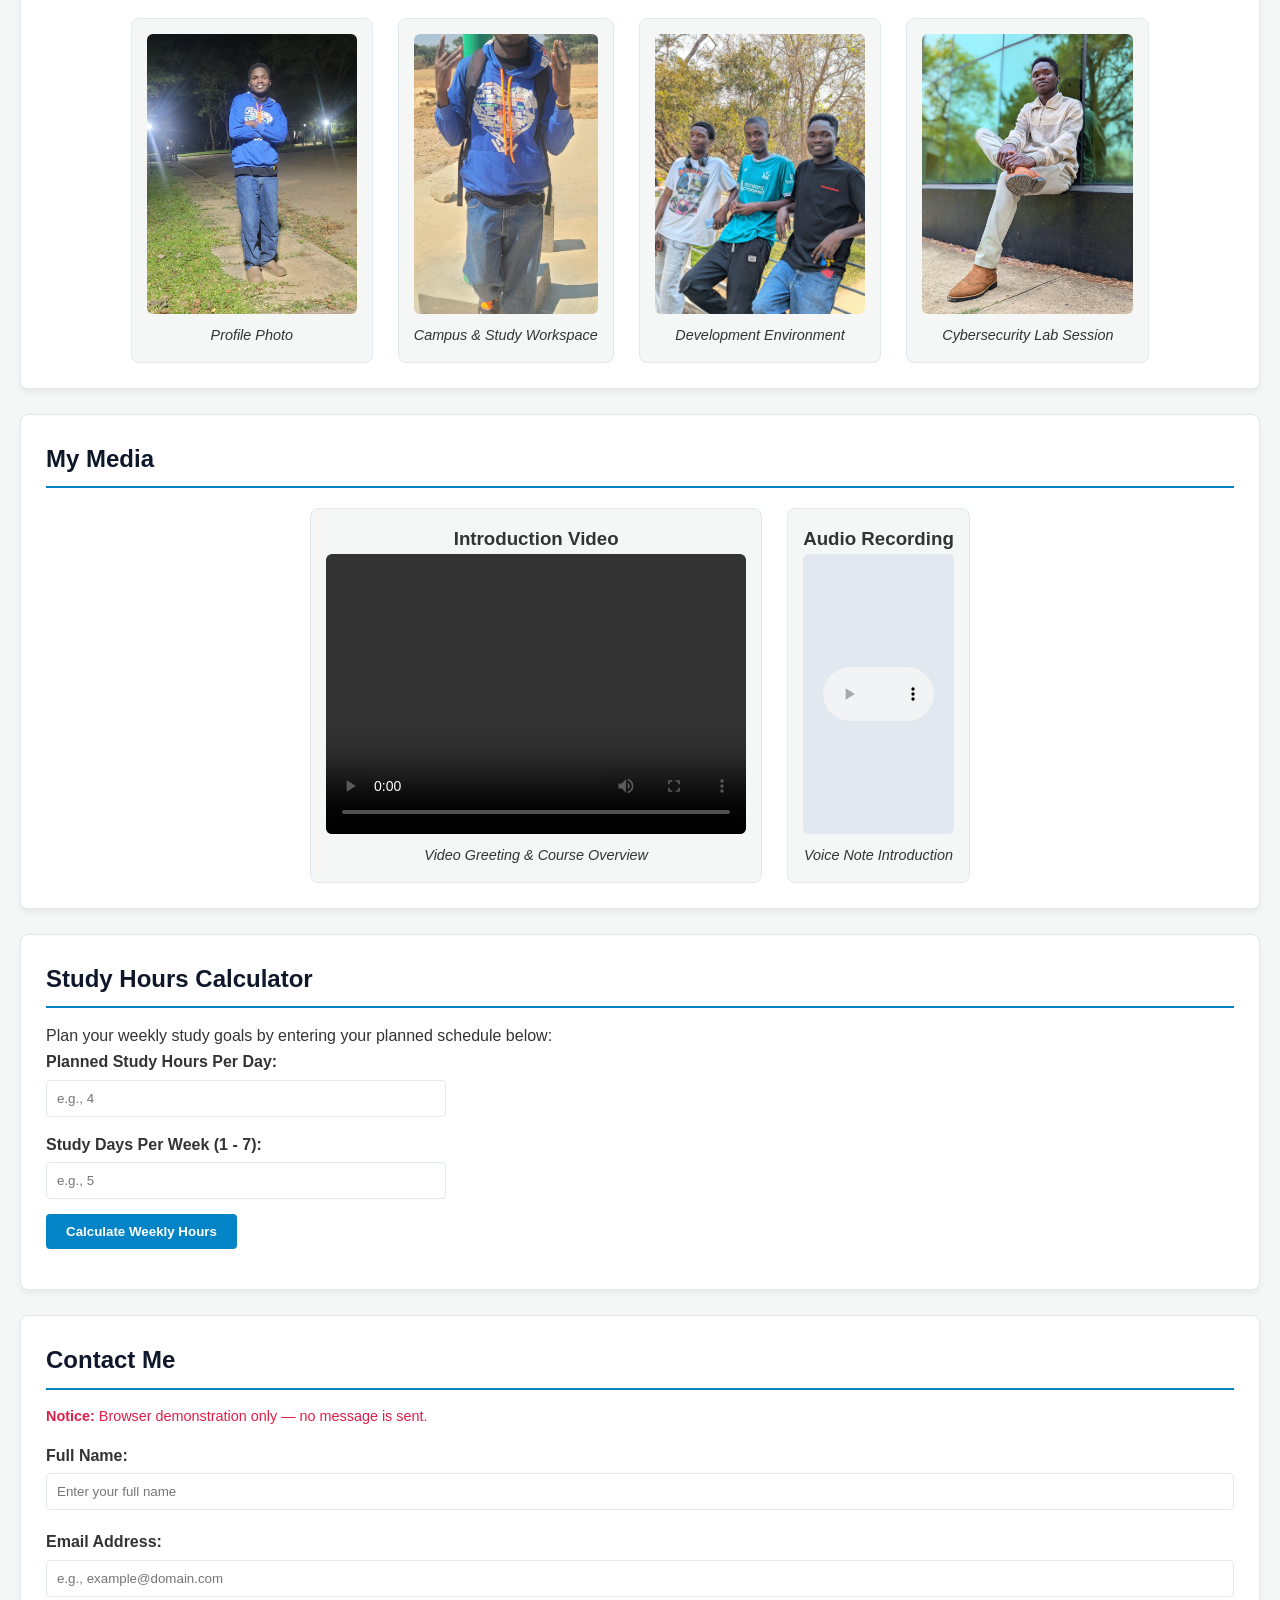
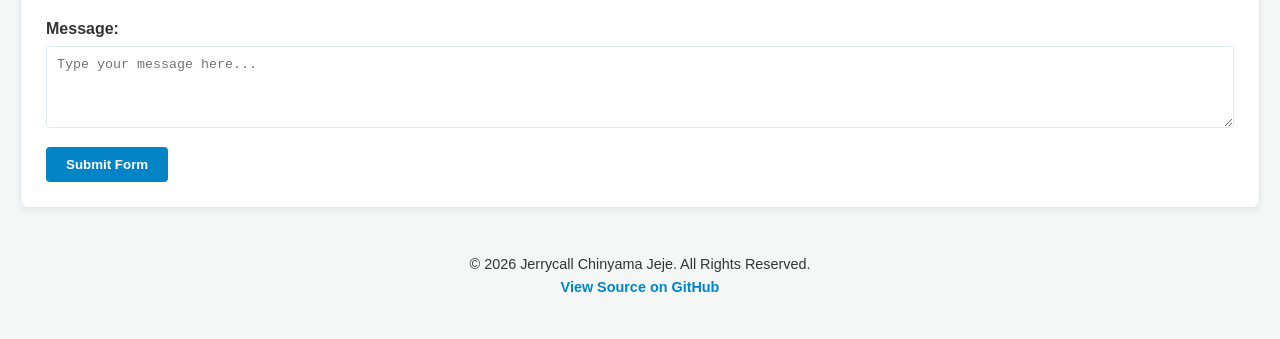
==== commit c8c298e5: "Upload Activity 3 code and structure" ====
--- a/index.html
+++ b/index.html
@@ -217,7 +217,7 @@
     </main>
 
     <footer>
-        <p>&copy; 2026 Jerrycall Chinyama. All Rights Reserved.</p>
+        <p>&copy; 2026 Jerrycall Chinyama Jeje. All Rights Reserved.</p>
         <p><a href="https://github.com/JerichoChinyama/myweb" target="_blank" class="footer-link">View Source on GitHub</a></p>
     </footer>
 
